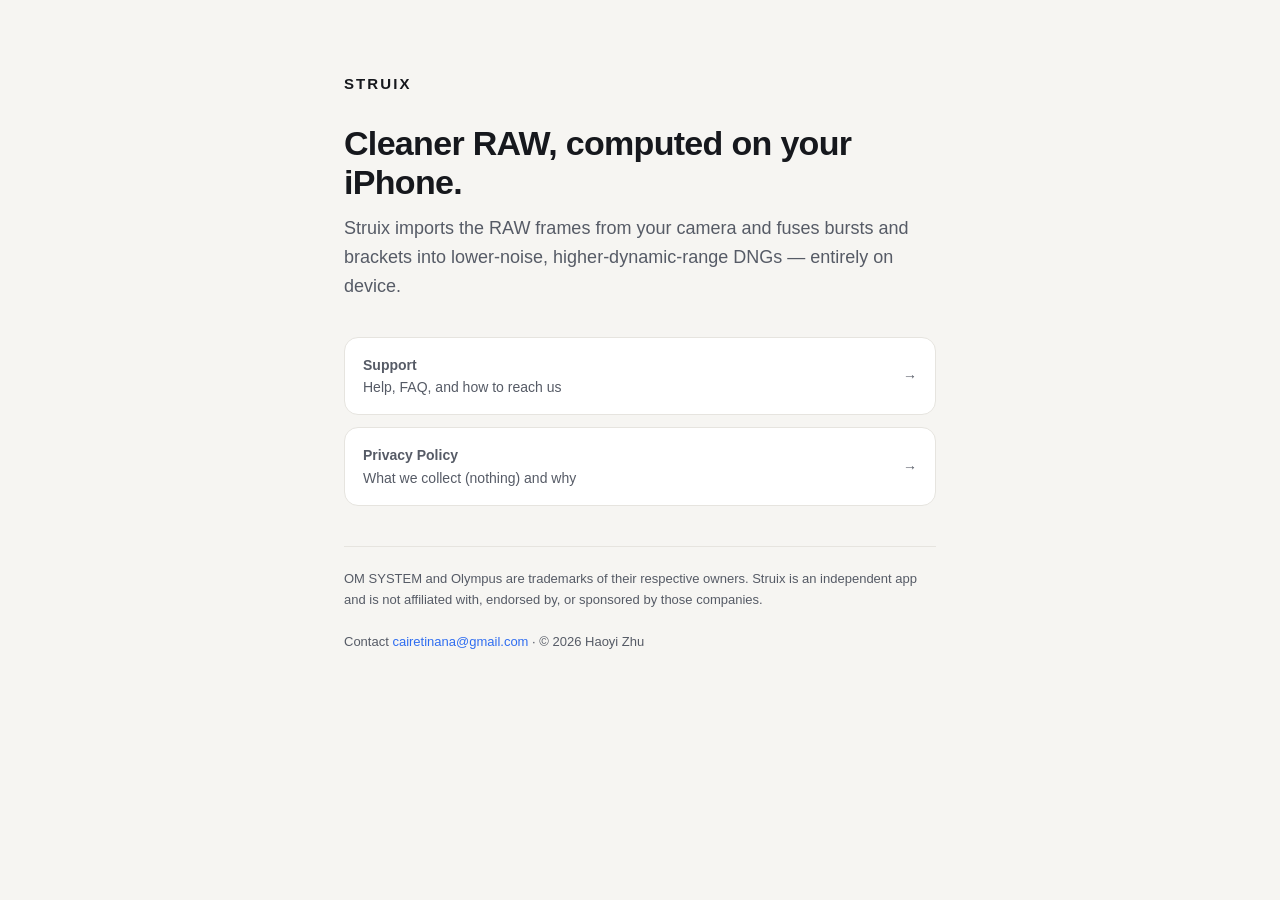
==== index.html @ 6677308e "Struix support + privacy site" ====
<!DOCTYPE html>
<html lang="en">
<head>
<meta charset="utf-8">
<meta name="viewport" content="width=device-width, initial-scale=1">
<title>Struix</title>
<style>
  :root{--bg:#f6f5f2;--card:#fff;--ink:#16181d;--ink2:#565b66;--line:#e6e4df;--accent:#2f6df0;}
  *{box-sizing:border-box}
  body{margin:0;font:16px/1.6 -apple-system,BlinkMacSystemFont,"Segoe UI",Roboto,Helvetica,Arial,sans-serif;
       color:var(--ink);background:var(--bg);-webkit-font-smoothing:antialiased}
  .wrap{max-width:640px;margin:0 auto;padding:72px 24px 64px}
  .brand{font-weight:800;letter-spacing:.14em;font-size:15px}
  h1{font-size:34px;line-height:1.15;margin:28px 0 12px;letter-spacing:-.02em}
  p.lede{font-size:18px;color:var(--ink2);margin:0 0 36px}
  .links{display:flex;flex-direction:column;gap:12px;margin:0 0 40px}
  a.card{display:flex;align-items:center;justify-content:space-between;gap:12px;text-decoration:none;
         background:var(--card);border:1px solid var(--line);border-radius:14px;padding:16px 18px;color:var(--ink)}
  a.card:hover{border-color:#cfccc4}
  a.card b{font-weight:600}
  a.card span{color:var(--ink2);font-size:14px}
  .arrow{color:var(--accent);font-weight:700}
  footer{color:var(--ink2);font-size:13px;border-top:1px solid var(--line);padding-top:22px}
  footer a{color:var(--accent);text-decoration:none}
</style>
</head>
<body>
  <div class="wrap">
    <div class="brand">STRUIX</div>
    <h1>Cleaner RAW, computed on your iPhone.</h1>
    <p class="lede">Struix imports the RAW frames from your camera and fuses bursts and brackets into
      lower-noise, higher-dynamic-range DNGs — entirely on device.</p>

    <div class="links">
      <a class="card" href="support.html">
        <span style="display:flex;flex-direction:column">
          <b>Support</b><span>Help, FAQ, and how to reach us</span>
        </span><span class="arrow">→</span>
      </a>
      <a class="card" href="privacy.html">
        <span style="display:flex;flex-direction:column">
          <b>Privacy Policy</b><span>What we collect (nothing) and why</span>
        </span><span class="arrow">→</span>
      </a>
    </div>

    <footer>
      OM SYSTEM and Olympus are trademarks of their respective owners. Struix is an independent app
      and is not affiliated with, endorsed by, or sponsored by those companies.<br><br>
      Contact <a href="mailto:cairetinana@gmail.com">cairetinana@gmail.com</a> · © 2026 Haoyi Zhu
    </footer>
  </div>
</body>
</html>
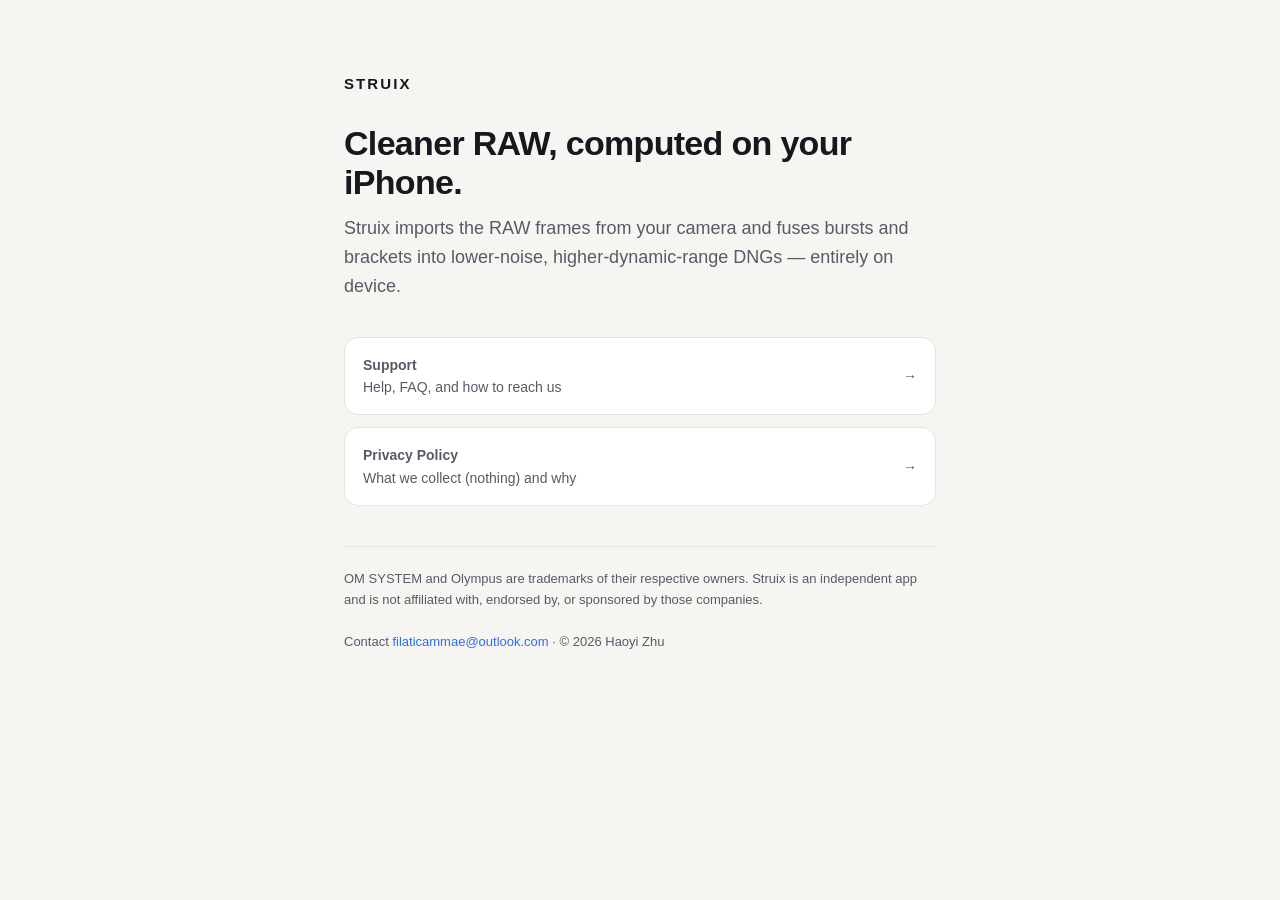
==== commit b42dfdd2: "Update contact email to filaticammae@outlook.com" ====
--- a/index.html
+++ b/index.html
@@ -47,7 +47,7 @@
     <footer>
       OM SYSTEM and Olympus are trademarks of their respective owners. Struix is an independent app
       and is not affiliated with, endorsed by, or sponsored by those companies.<br><br>
-      Contact <a href="mailto:cairetinana@gmail.com">cairetinana@gmail.com</a> · © 2026 Haoyi Zhu
+      Contact <a href="mailto:filaticammae@outlook.com">filaticammae@outlook.com</a> · © 2026 Haoyi Zhu
     </footer>
   </div>
 </body>
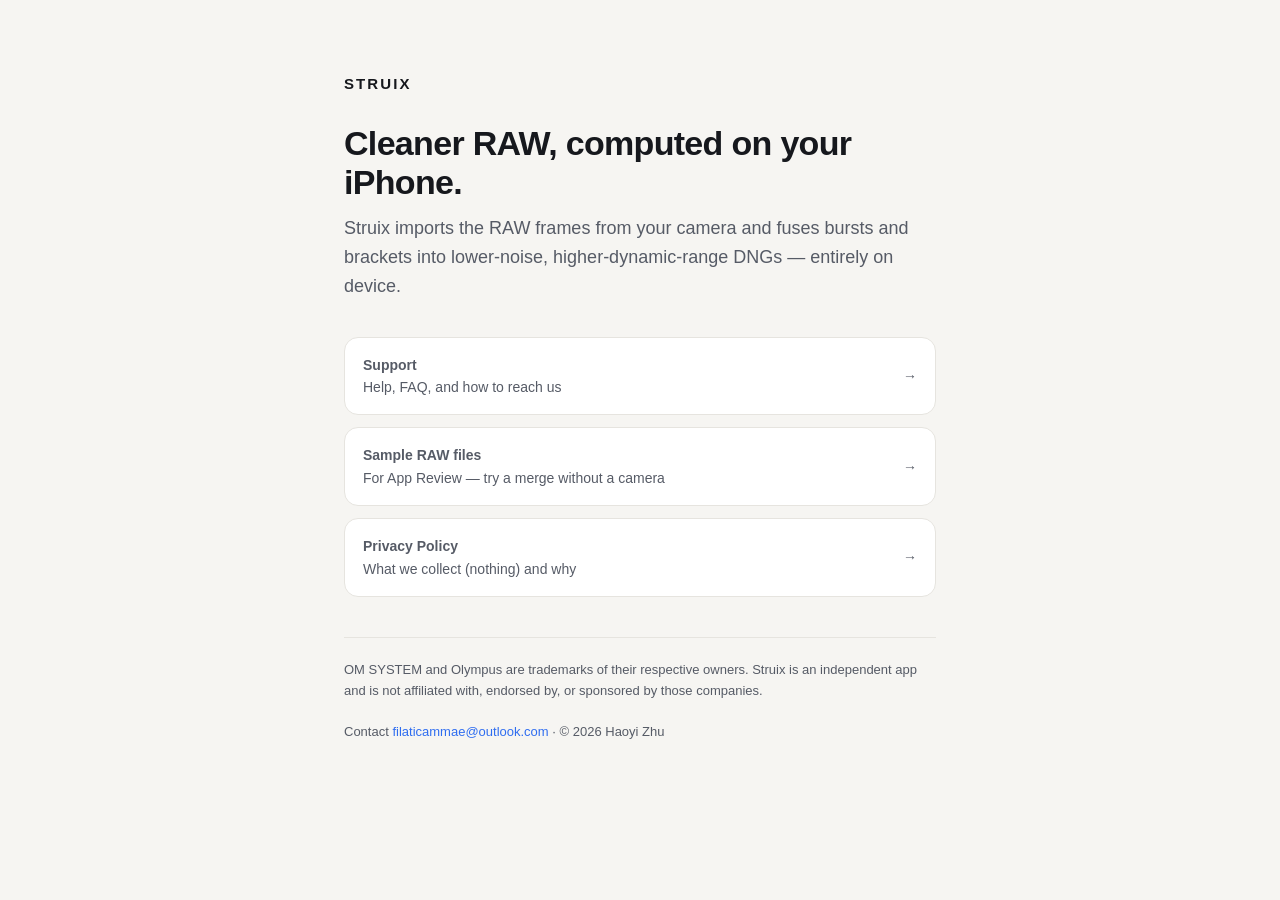
==== commit 53a11be3: "Add App Review sample RAW files (street burst) + samples page" ====
--- a/index.html
+++ b/index.html
@@ -37,6 +37,11 @@
           <b>Support</b><span>Help, FAQ, and how to reach us</span>
         </span><span class="arrow">→</span>
       </a>
+      <a class="card" href="samples.html">
+        <span style="display:flex;flex-direction:column">
+          <b>Sample RAW files</b><span>For App Review — try a merge without a camera</span>
+        </span><span class="arrow">→</span>
+      </a>
       <a class="card" href="privacy.html">
         <span style="display:flex;flex-direction:column">
           <b>Privacy Policy</b><span>What we collect (nothing) and why</span>
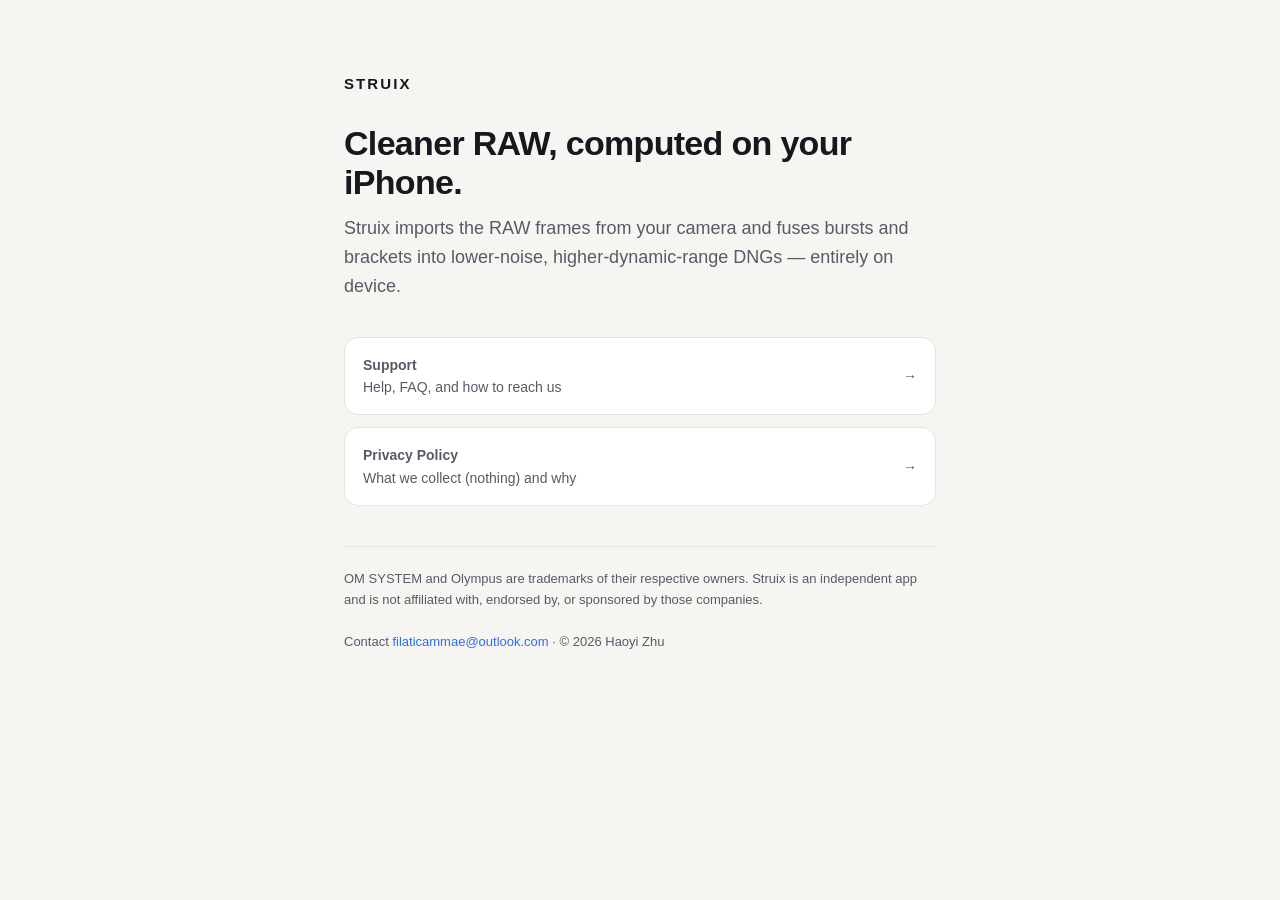
==== commit 6398dbd4: "Remove public sample hosting — reviewer material goes via Resolution Center, not the brand site" ====
--- a/index.html
+++ b/index.html
@@ -37,11 +37,6 @@
           <b>Support</b><span>Help, FAQ, and how to reach us</span>
         </span><span class="arrow">→</span>
       </a>
-      <a class="card" href="samples.html">
-        <span style="display:flex;flex-direction:column">
-          <b>Sample RAW files</b><span>For App Review — try a merge without a camera</span>
-        </span><span class="arrow">→</span>
-      </a>
       <a class="card" href="privacy.html">
         <span style="display:flex;flex-direction:column">
           <b>Privacy Policy</b><span>What we collect (nothing) and why</span>
